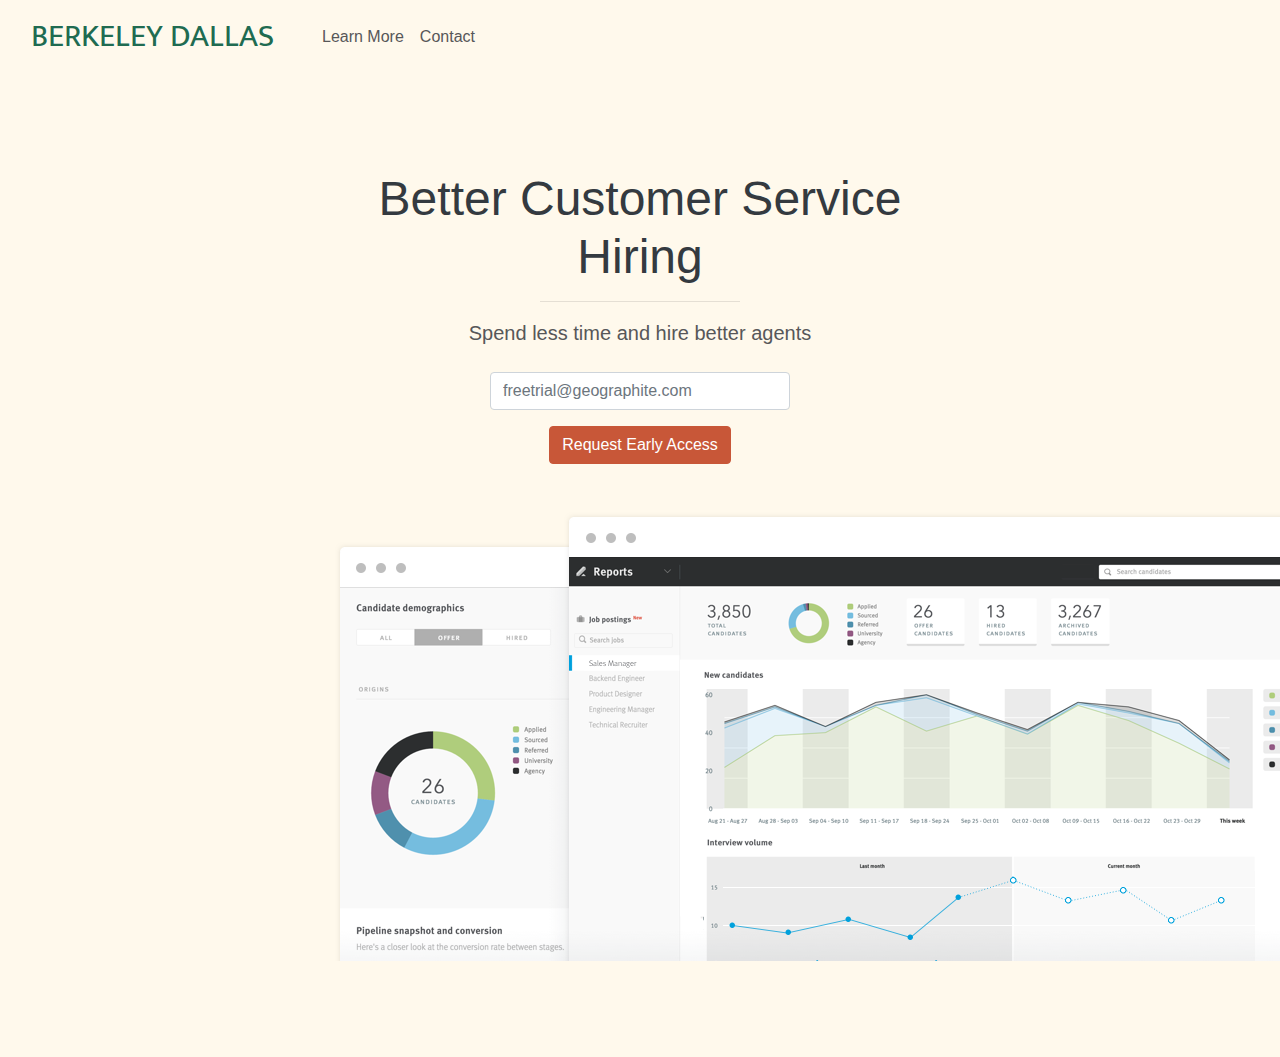
==== index.html @ 082b2bab "let there be light" ====
<!DOCTYPE html>
<html lang="en">
<head>
    <!-- Required meta tags -->
    <meta charset="utf-8">
    <meta name="viewport" content="width=device-width, initial-scale=1, shrink-to-fit=no">

    <link rel="icon" type="img/ico" href="img/favicon.ico">

    <link href="https://fonts.googleapis.com/css?family=Mukta+Mahee" rel="stylesheet">
    <link rel="stylesheet" href="https://maxcdn.bootstrapcdn.com/bootstrap/4.0.0/css/bootstrap.min.css" integrity="sha384-Gn5384xqQ1aoWXA+058RXPxPg6fy4IWvTNh0E263XmFcJlSAwiGgFAW/dAiS6JXm" crossorigin="anonymous">
    <link rel="stylesheet" href="css/style.css">

    <title>BERKELEY DALLAS</title>
</head>
<body>
    <div class="container-fluid">
        <nav class="navbar navbar-expand-lg">
            <a class="navbar-brand" href="/">BERKELEY DALLAS</a>
            <button class="navbar-toggler" type="button" data-toggle="collapse" data-target="#navbarSupportedContent" aria-controls="navbarSupportedContent" aria-expanded="false" aria-label="Toggle navigation">
                <span class="navbar-toggler-icon"></span>
            </button>

            <div class="collapse navbar-collapse" id="navbarSupportedContent">
                <ul class="navbar-nav ml-4">
                    <li class="nav-item">
                        <a class="nav-link" href="/learn-more.html">Learn More</a>
                    </li>
                    <li class="nav-item">
                        <a class="nav-link" href="/contact.html">Contact</a>
                    </li>
                </ul>
            </div>
        </nav>
    </div>

    <div class="container-fluid">
        <div class="row">
            <div class="col"></div>
            <div class="col-6">
                <div class="text-center" id="hero">
                    <h1 class="text-dark">Better Customer Service Hiring</h1>
                    <hr>
                    <p class="lead text-dark-gray">Spend less time and hire better agents</p>
                    <div class="contact-cta mt-4">
                        <form>
                            <div class="form-group">
                                <input type="email" class="form-control mx-auto" name="email" placeholder="freetrial@geographite.com" required>
                            </div>
                            <div class="form-group">
                                <button type="submit" class="btn btn-large btn-cta">Request Early Access</button>
                            </div>
                        </form>
                    </div>
                    <div class="mt-5">
                        <img src="img/hero-lever-analytics.png">
                    </div>
                </div>
            </div>
            <div class="col"></div>
        </div>
    </div>
    <script src="https://code.jquery.com/jquery-3.2.1.slim.min.js" integrity="sha384-KJ3o2DKtIkvYIK3UENzmM7KCkRr/rE9/Qpg6aAZGJwFDMVNA/GpGFF93hXpG5KkN" crossorigin="anonymous"></script>
    <script src="https://cdnjs.cloudflare.com/ajax/libs/popper.js/1.12.9/umd/popper.min.js" integrity="sha384-ApNbgh9B+Y1QKtv3Rn7W3mgPxhU9K/ScQsAP7hUibX39j7fakFPskvXusvfa0b4Q" crossorigin="anonymous"></script>
    <script src="https://maxcdn.bootstrapcdn.com/bootstrap/4.0.0/js/bootstrap.min.js" integrity="sha384-JZR6Spejh4U02d8jOt6vLEHfe/JQGiRRSQQxSfFWpi1MquVdAyjUar5+76PVCmYl" crossorigin="anonymous"></script>
</body>
</html>
---- css/style.css ----
html {
	--bd-orange: #c85738;
	--bd-orange-light: #d26142;
	--bd-green: #206b51;
	--bd-off-white: #fff9ec;
	--bd-dark-gray: #575759;
}

body {
	background-color: var(--bd-off-white);
}

.text-dark-gray {
	color: var(--bd-dark-gray);
}

.text-orange {
	color: var(--bd-orange);
}

.navbar-brand {
	color: var(--bd-green);
	font-family: 'Mukta Mahee', sans-serif;
	font-size: 2em;
}

.navbar-brand:hover {
	color: var(--bd-green);
}

.navbar a.nav-link {
	color: var(--bd-dark-gray);
}

#hero {
	margin: 6em auto;
}

#hero h1 {
	font-size: 3em;
}

#hero hr {
	max-width: 200px;
}

#hero input {
	max-width: 300px;
}

.btn-cta {
	background-color: var(--bd-orange);
	border-color: var(--bd-orange);
	color: white;
}

.btn-cta:hover {
	background-color: var(--bd-orange-light);
	border-color: var(--bd-orange-light);
	color: white;
}
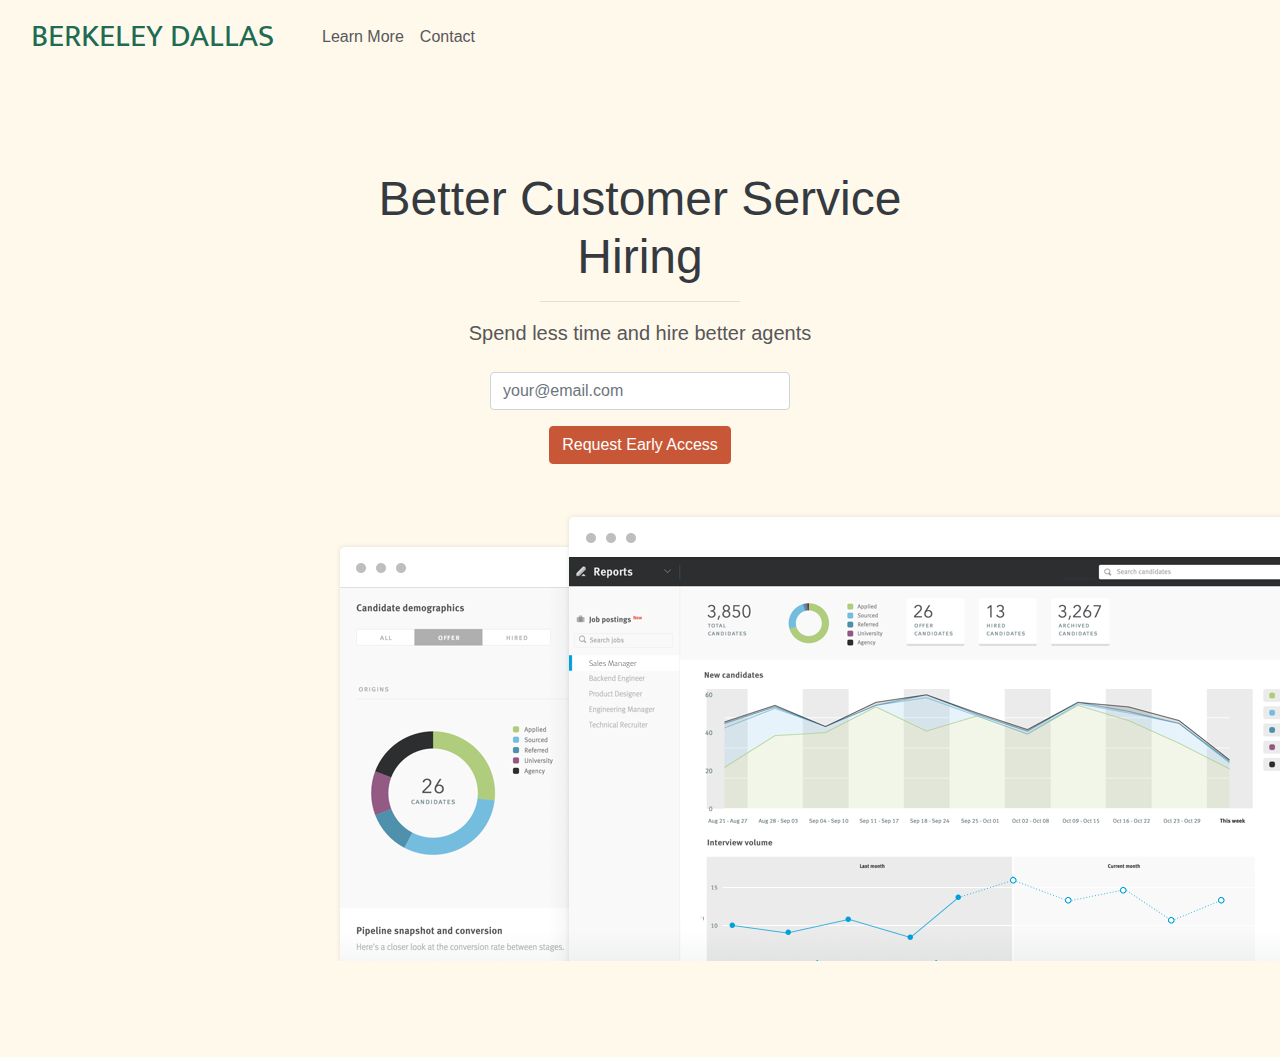
==== commit a86ee052: "updating copy" ====
--- a/index.html
+++ b/index.html
@@ -45,7 +45,7 @@
                     <div class="contact-cta mt-4">
                         <form>
                             <div class="form-group">
-                                <input type="email" class="form-control mx-auto" name="email" placeholder="freetrial@geographite.com" required>
+                                <input type="email" class="form-control mx-auto" name="email" placeholder="your@email.com" required>
                             </div>
                             <div class="form-group">
                                 <button type="submit" class="btn btn-large btn-cta">Request Early Access</button>
